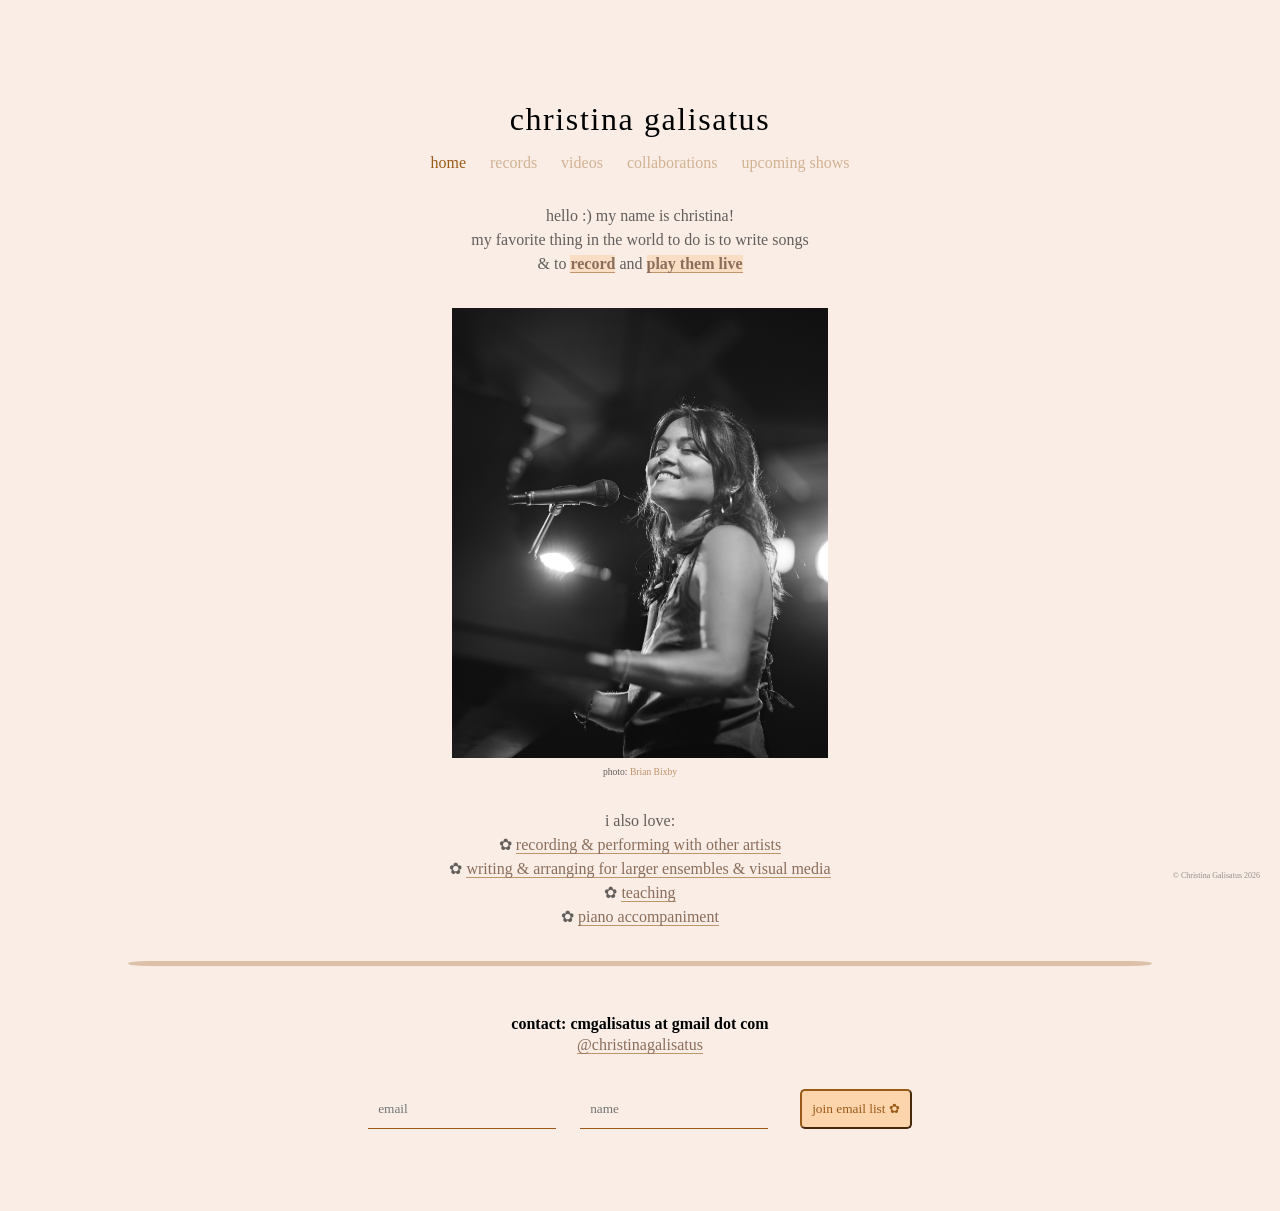
==== index.html @ 4ca1612d "show styline + photo indexing" ====
<!DOCTYPE html>
<html lang="en">

<head>
  <meta charset="UTF-8" />
  <meta name="viewport" content="width=device-width, initial-scale=1.0" />
  <title>Christina Galisatus</title>
  <link rel="stylesheet" href="style.css" />
  <link rel="icon" type="image/png" sizes="32x32" href="/assets/favicon.png">
  <link rel="icon" type="image/png" sizes="16x16" href="/assets/favicon.png">
  <link rel="apple-touch-icon" href="/assets/favicon.png">

  <!-- primary Meta -->
  <meta name="title" content="Christina Galisatus">
  <meta name="description" content="pianist - singer/songwriter - composer">

  <!-- open Graph (used by iMessage, Facebook, etc.) -->
  <meta property="og:title" content="Christina Galisatus">
  <meta property="og:description" content="pianist - singer/songwriter - composer">
  <meta property="og:image" content="https://christinagalisatusmusic.com/assets/christina.jpg">
  <meta property="og:url" content="https://christinagalisatusmusic.com">
  <meta property="og:type" content="website">

  <!-- twitter -->
  <meta name="twitter:card" content="summary_large_image">
  <meta name="twitter:title" content="Christina Galisatus">
  <meta name="twitter:description" content="pianist - singer/songwriter - composer">
  <meta name="twitter:image" content="https://christinagalisatusmusic.com/assets/christina.jpg">
  </head>

<body>

  <main>
    
    <h1 class="title a">
      <a href="/index.html">christina galisatus</a>
    </h1>

    <nav class="nav">
      <a href="/index.html" class="active">home</a>
      <a href="/records.html">records</a>
      <a href="/videos.html">videos</a>
      <a href="/collaborations.html">collaborations</a>
      <a href="/upcomingshows.html">upcoming shows</a>
    </nav>

    <p class="bodytext">
      hello :) my name is christina!
      <br>
      my favorite thing in the world to do is to write songs <br>& to 
      <span style="font-weight:bold;background-color:#fcd5ac;"><a href="records.html">record</a></span> and 
      <span style="font-weight:bold;background-color:#fcd5ac;"><a href="videos.html">play them live</a></span>
    </p>  

    <img src="assets/christina.jpg" alt="Christina Galisatus"; />
    <p class="photocredit">
      photo: <a href="https://www.brianbixbyphoto.com/">Brian Bixby</a>
    </p>

    <p class="bodytext">
          <br>i also love:

          <br> ✿ <a href="collaborations.html">recording & performing with other artists</a>
          <br> ✿ <a href="arranging.html">writing & arranging for larger ensembles & visual media</a>
          <br> ✿ <a href="teaching.html">teaching</a>
          <br> ✿ <a href="accompaniment.html">piano accompaniment</a>
    </p>

    <p class="divider">
    <svg width = "80vw" height="50" xmlns="http://www.w3.org/2000/svg">
      <rect width = "80vw" height = "5" x="0" y="0" rx="20" ry="20"></rect></svg></p>

    <b>contact: cmgalisatus at gmail dot com</b>
    <p class="bodytext">
      <a href="https://www.instagram.com/christinagalisatus/">@christinagalisatus</a>

    <form action="https://formspree.io/f/xjgpklza" method="POST">
      <input type="email" name="email" placeholder="email" required>
      <input type="name" name="your name" placeholder="name" optional>
      <button type="submit">join email list ✿</button>
    </form>

<!--thank you message - displays after submission-->
    <p class="bodytext" id="thanks" style="display:none;">
      thank you for staying in touch ✿ </p>
    </p>

  </main>

  <footer>
    <p>© Christina Galisatus 2026</p>
  </footer>

<!--logic for after submission display-->
  <script>
    const form = document.querySelector("form[action='https://formspree.io/f/xjgpklza']");
    const thanks = document.getElementById("thanks");

    form.addEventListener("submit", async function (e) {
      e.preventDefault(); 

      // send form data to Formspree
      const formData = new FormData(form);
      await fetch(form.action, {
        method: "POST",
        body: formData,
        headers: { 'Accept': 'application/json' }
      });

      // hide the form and show thank you message
      form.style.display = "none";
      thanks.style.display = "block";
    });
  </script>

</body>
</html>
---- style.css ----
/* ------------------------------
big picture styling thingz
-------------------------------*/

/* reset browser styling */
* {
    margin: 0;
    padding: 0;
    box-sizing: border-box;
}

/* base */
body {
    font-family: Georgia, "Times New Roman", serif;
    background: #f9ede6;
    color: #000000;
    height: 100vh; /*viewport height*/
    display: flex;
    flex-direction: column;
    justify-content: space-between;
}

/* layout */
main {
    display: flex;
    flex-direction: column;
    align-items: center;
    padding: 5px;
    padding-bottom: 50px;
}

/* default font + styling */
.title {
    font-size: 2rem;
    font-weight: normal;
    letter-spacing: 0.05em;
    margin-bottom: 1rem;
    margin-top: 6rem;
}
/* ------------------------------
title
-------------------------------*/

/* title link formatting */
.title a {
    color: inherit;
    text-decoration: none;
}

/* ------------------------------
body text
-------------------------------*/
.bodytext {
    font-size: 1rem;
    opacity: 0.6;
    margin-bottom: 2rem;
    max-width: 650px;
    text-align: center;
    line-height: 1.5;
    padding: 0 1 rem;
}

/* bodytext link formatting */
.bodytext a {
    color: rgb(66, 27, 0);
    text-decoration: none;
    border-bottom: 1px solid #9a5b19; /* underline */
    background-image: linear-gradient(#9a5b19, #9a5b19);
    background-size: 0% 1px;
    background-position: 0 100%;
    background-repeat: no-repeat;
    transition: background-size 0.3s ease;
}

/* animated underline on hover */
.bodytext a:hover {
    background-size: 100% 1px;
}

/* ------------------------------
section headers
-------------------------------*/

.sectionheader {
    font-size: 1rem;
    font-weight: bold;
    letter-spacing: 0.05em;
    margin-bottom: 1rem;
    max-width: 650px;
    width: 100%;
    text-align: center;
}

/* section headers as links */
.sectionheader a {
    color: inherit;
    text-decoration: none;
}

/* ------------------------------
navigation & footer
-------------------------------*/
.nav {
    display: flex;
    margin-bottom: 2rem;
    gap: 1.5rem;
    flex-wrap: wrap;
    justify-content: center;
}

.nav a {
    color: #9a5b19;
    text-decoration: none;
    position: relative;
    transition: opacity 0.3s ease;
    opacity: 0.4;
}

.nav a:hover {
    opacity: 0.7;
}

.nav a.active {
    opacity: 1;
}

footer {
    position: fixed;
    text-align: center;
    right: 0;
    bottom: 0;
    font-size: 0.5rem;
    opacity: 0.4;
    padding: 20px;
}

/* ------------------------------
graphics
-------------------------------*/
.divider {
    fill:#9a5b19;
    fill-opacity:0.3;
    stroke:#9a5b19;
    stroke-width:0.1;
    stroke-opacity:0.2;
}

/* ------------------------------
photos + photo credits
-------------------------------*/

img {
    max-height: 50vh;
    width: auto;
    height: auto;
    max-width: 90%;
    flex-shrink: 0;
}

.photocredit {
    font-size: 0.6rem;
    opacity: 0.6;
    margin-top: 0.5rem;
    max-width: 400px;
    margin-bottom: 0.5rem;
}

.photocredit a {
    color: #9a5b19;
    text-decoration: none;
}

/* ------------------------------
records page styling
-------------------------------*/

/* image + text box */
.record-block {
    display: flex;
    flex-direction: row;   /* stack image and text horizontally */
    align-items: flex-start;
    max-width: 800px;
    margin-bottom: 2rem;
}

.record-block img {
    max-width: 45%;
    height: fit-content;
    margin-bottom: 0.5rem;
    margin-right: 1rem;
    border: 1px solid rgba(0, 0, 0, 0.08);
    box-shadow: 0 6px 20px rgba(0, 0, 0, 0.08);
    border-radius: 6px;
}

/* paragraph text inside the block */
.record-block .paragraphtext {
    width: 100%;
    text-align: left;
    opacity: 0.6;
}

.paragraphtext {
    font-size: .85rem;
    margin-top: 0.5rem;
    margin-bottom: 3rem;
    max-width: 650px;
    width: 100%;
    text-align: left;
}

/* ------------------------------
video & audio blocks
-------------------------------*/

/* gallery container */
.video-gallery,
.audio-gallery {
    max-width: 800px;
    display: flex;
    flex-wrap: wrap;
    gap: 1rem;
    justify-content: center;
    margin: 1rem;
}

/* each video + description block */
.video-block {
    display: flex;
    flex-direction: column;
    align-items: center;
    max-width: 800px;
}

/* responsive iframe */
.video-block iframe {
    width: 500px;
    height: auto;
    aspect-ratio: 16 / 9; /* maintains video ratio */
}

/* paragraph text below each video */
.video-block .paragraphtext {
    width: 100%;
    text-align: left;
    margin-top: 0.2rem;
}

.video-block iframe:hover {
    transform: scale(1.1);
    transition: transform 0.3s ease;
}

.audio-block .paragraphtext {
    width: 100%;
    text-align: left;
}

.audio-block {
    display: flex;
    flex-direction: column;
    align-items: center;
    max-width: 200px;
}

.audio-block iframe {
    width: 200px;
    height: auto;
    aspect-ratio: 16/6;
}

.imga-block {
    display: flex;
    flex-direction: column;
    align-items: center;
    max-width: 500px;
}

.imga-block iframe {
    width: 500px;
    height: auto;
    aspect-ratio: 16/6;
}


/* ------------------------------
upcoming/past shows
-------------------------------*/

.upcoming,
.past-shows {
    display: flex;
    flex-direction: column;
    align-items: center;
    margin-bottom: 2rem;
}

.past-shows .show {
    opacity: 0.4;
}

/* for ticket links */
.show a {
  color: inherit;
  opacity: 0.8;
  text-decoration: none;
  border-bottom: 1px solid #9a5b19; /* underline */
  background-image: linear-gradient(#9a5b19, #9a5b19);
  background-size: 0% 1px;
  background-position: 0 100%;
  background-repeat: no-repeat;
  transition: background-size 0.3s ease;
}

.show a:hover {
  opacity: 1;
  background-size: 100% 1px;
}

/* ------------------------------
email list submission form
-------------------------------*/
form {
  margin-bottom: 1rem;
    display: flex;
    margin-bottom: 2rem;
    gap: 1.5rem;
    flex-wrap: wrap;
    justify-content: center;
}

input {
  border: none;
  border-bottom: 1px solid #9a5b19;
  background: transparent;
  padding: 10px;
  font-family: inherit;
}

button {
font-family: inherit;
  border-width: small;
  border-color: #9a5b19;
  border-radius: 5px;
  color: #9a5b19;
  cursor: pointer;
  margin-left: 8px;
  background-color: #fcd5ac;
  padding: 10px 10px;
  transition: transform 0.2s ease;
}

button:hover {
  transform: scale(1.1);
}

/* ------------------------------
mobile responsive
-------------------------------*/

/* smaller text on  small screens */
@media (max-width: 480px) {
    .paragraphtext {
        font-size: 0.8rem;
    }

    .sectionheader {
        font-size: 0.8rem;
    }

    .title {
        font-size: 1.5rem;
    }

    .nav {
        gap: 1rem;
    }

    img {
        max-width: 95%
    }

    main {
        padding: 1rem;
    }

    .bodytext {
        font-size: 0.95rem;
    }

    .video-block iframe,
    audio {
        width: 100%;
        height: auto;
    }

    .content-block,
    .video-block {
        max-width: 95%;
    }

    .record-block {
        flex-direction: column;
        align-items: left;
    }

    .record-text {
        text-align: center;
        width: 100%;
    }


}
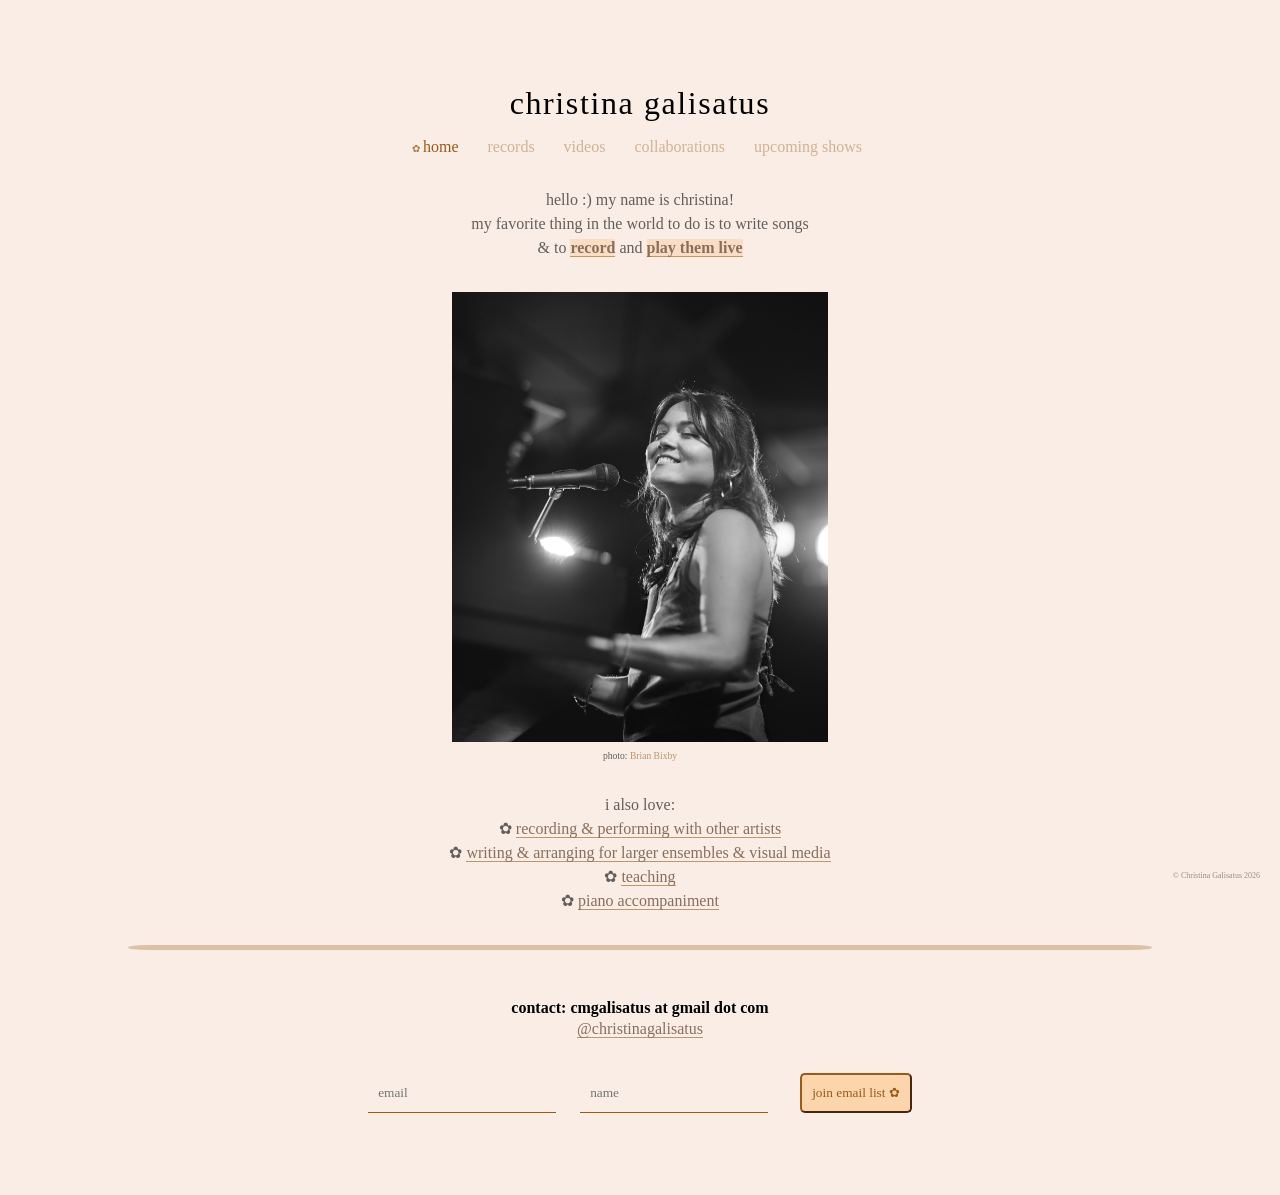
==== commit 02b279db: "loading flower" ====
--- a/index.html
+++ b/index.html
@@ -29,6 +29,12 @@
   </head>
 
 <body>
+
+  <div id="loader">
+    <span class="loader-flower"> ✿</span>
+    <span class="loader-flower"> ✿</span>
+    <span class="loader-flower">✿ </span>
+  </div>
 
   <main>
     
@@ -113,5 +119,24 @@
     });
   </script>
 
+<!--logic for loading fade-in-->
+    <script> 
+    window.addEventListener("load", () => {
+    document.querySelector("main").classList.add("loaded");
+    });
+    </script>
+
+<!--logic for dot loading fade-out-->
+<script>
+  window.addEventListener("load", () => {
+    const loader = document.getElementById("loader");
+    if (loader) {
+      loader.style.transition = "opacity 0.5s ease";
+      loader.style.opacity = 0;
+      setTimeout(() => loader.remove(), 500); // remove after fade-out
+    }
+  });
+</script>
+
 </body>
 </html>
--- a/style.css
+++ b/style.css
@@ -27,19 +27,69 @@
     align-items: center;
     padding: 5px;
     padding-bottom: 50px;
-}
-
-/* default font + styling */
+    opacity: 0;
+    transition: opacity 0.8s ease;
+}
+
+/* resize jitter fix */
+body.resizing * {
+  transition: none !important;
+}
+
+/* ------------------------------
+loading
+-------------------------------*/
+
+main.loaded {
+  opacity: 1;
+}
+
+/* center the loader on screen */
+#loader {
+  position: fixed;
+  top: 50%;
+  left: 50%;
+  transform: translate(-50%, -50%);
+  display: flex;
+  gap: 8px;
+  z-index: 9999;
+  font-size: 20px; 
+  color: #9a5b19;
+}
+
+/* flower animation */
+.loader-flower {
+  display: inline-block;
+  animation: bounce-spin 0.8s infinite alternate;
+  opacity: 0.6;
+}
+
+/* stagger for each flower */
+.loader-flower:nth-child(2) { animation-delay: 0.2s; }
+.loader-flower:nth-child(3) { animation-delay: 0.4s; }
+
+/* combine bounce + spin */
+@keyframes bounce-spin {
+  0% {
+    transform: translateY(0) rotate(0deg);
+    opacity: 0.6;
+  }
+  100% {
+    transform: translateY(-8px) rotate(360deg);
+    opacity: 1;
+  }
+}
+
+/* ------------------------------
+title
+-------------------------------*/
 .title {
     font-size: 2rem;
     font-weight: normal;
     letter-spacing: 0.05em;
     margin-bottom: 1rem;
-    margin-top: 6rem;
-}
-/* ------------------------------
-title
--------------------------------*/
+    margin-top: 5rem;
+}
 
 /* title link formatting */
 .title a {
@@ -114,6 +164,8 @@
     position: relative;
     transition: opacity 0.3s ease;
     opacity: 0.4;
+    position: relative;
+    display: inline-block;
 }
 
 .nav a:hover {
@@ -122,6 +174,32 @@
 
 .nav a.active {
     opacity: 1;
+}
+
+.nav a {
+  position: relative;
+  padding-left: 5px;
+}
+
+.nav a.active::before {
+  opacity: 0.8;
+  transform: translateY(-40%) scale(1);
+}
+
+.nav a::before {
+  content: "✿";
+  position: absolute;
+  left: -6px;
+  top: 50%;
+  transform: translateY(-40%) translateX(5px);
+  opacity: 0;
+  transition: opacity 0.3s ease, transform 0.3s ease;
+  font-size: 0.6rem;
+}
+
+.nav a:hover::before {
+  opacity: 0.6;
+  transform: translateY(-40%) translateX(0);
 }
 
 footer {
@@ -237,6 +315,7 @@
     width: 500px;
     height: auto;
     aspect-ratio: 16 / 9; /* maintains video ratio */
+    transition: transform 0.3s ease;
 }
 
 /* paragraph text below each video */
@@ -248,7 +327,6 @@
 
 .video-block iframe:hover {
     transform: scale(1.1);
-    transition: transform 0.3s ease;
 }
 
 .audio-block .paragraphtext {
@@ -359,7 +437,7 @@
 -------------------------------*/
 
 /* smaller text on  small screens */
-@media (max-width: 480px) {
+@media (max-width: 600px) {
     .paragraphtext {
         font-size: 0.8rem;
     }
@@ -374,6 +452,10 @@
 
     .nav {
         gap: 1rem;
+    }
+
+    .nav {
+        max-width: 90%;
     }
 
     img {
@@ -408,6 +490,4 @@
         text-align: center;
         width: 100%;
     }
-
-
 }
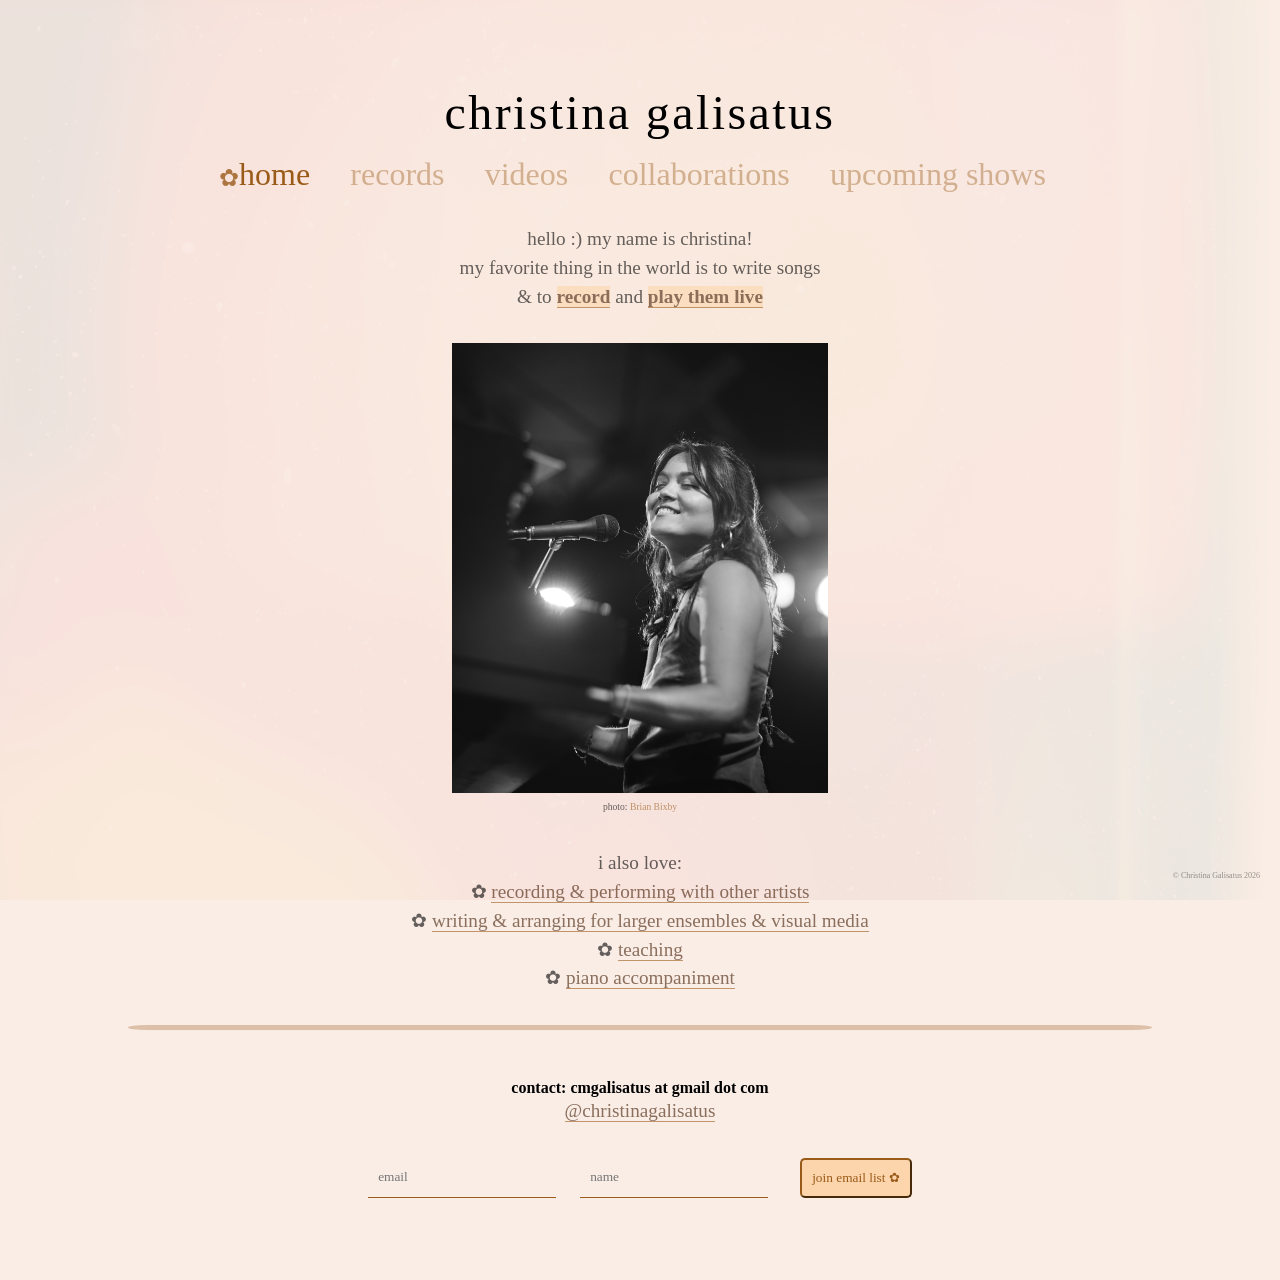
==== commit 9108ca0c: "formatting adjustments" ====
--- a/index.html
+++ b/index.html
@@ -37,23 +37,22 @@
   </div>
 
   <main>
-    
-    <h1 class="title a">
-      <a href="/index.html">christina galisatus</a>
-    </h1>
+      <h1 class="title a">
+        <a href="/index.html">christina galisatus</a>
+      </h1>
 
-    <nav class="nav">
-      <a href="/index.html" class="active">home</a>
-      <a href="/records.html">records</a>
-      <a href="/videos.html">videos</a>
-      <a href="/collaborations.html">collaborations</a>
-      <a href="/upcomingshows.html">upcoming shows</a>
-    </nav>
+      <nav class="nav">
+        <a href="/index.html" class="active">home</a>
+        <a href="/records.html">records</a>
+        <a href="/videos.html">videos</a>
+        <a href="/collaborations.html">collaborations</a>
+        <a href="/upcomingshows.html">upcoming shows</a>
+      </nav>
 
     <p class="bodytext">
       hello :) my name is christina!
       <br>
-      my favorite thing in the world to do is to write songs <br>& to 
+      my favorite thing in the world is to write songs <br>& to 
       <span style="font-weight:bold;background-color:#fcd5ac;"><a href="records.html">record</a></span> and 
       <span style="font-weight:bold;background-color:#fcd5ac;"><a href="videos.html">play them live</a></span>
     </p>  
--- a/style.css
+++ b/style.css
@@ -18,6 +18,23 @@
     display: flex;
     flex-direction: column;
     justify-content: space-between;
+    position: relative;
+    background-color: #f9ede6;
+    padding-left: clamp(20px, 4vw, 50px);
+    padding-right: clamp(20px, 4vw, 50px);
+    box-sizing: border-box;
+}
+
+body::before {
+    content: "";
+    position: fixed;
+    inset: 0;
+    background-image: url("assets/grunge-vintage-light-leaks-background-with-dusty-overlay-texture.jpg");
+    background-repeat: no-repeat;
+    background-size: cover;
+    opacity: 0.05;
+    pointer-events: none;
+    z-index: 0;
 }
 
 /* layout */
@@ -34,6 +51,11 @@
 /* resize jitter fix */
 body.resizing * {
   transition: none !important;
+}
+
+main, footer {
+    position: relative;
+    z-index: 1;
 }
 
 /* ------------------------------
@@ -53,7 +75,7 @@
   display: flex;
   gap: 8px;
   z-index: 9999;
-  font-size: 20px; 
+  font-size: 30px; 
   color: #9a5b19;
 }
 
@@ -84,11 +106,12 @@
 title
 -------------------------------*/
 .title {
-    font-size: 2rem;
+    font-size: 3rem;
     font-weight: normal;
     letter-spacing: 0.05em;
     margin-bottom: 1rem;
     margin-top: 5rem;
+    text-align: center;
 }
 
 /* title link formatting */
@@ -101,7 +124,7 @@
 body text
 -------------------------------*/
 .bodytext {
-    font-size: 1rem;
+    font-size: 1.2rem;
     opacity: 0.6;
     margin-bottom: 2rem;
     max-width: 650px;
@@ -132,7 +155,7 @@
 -------------------------------*/
 
 .sectionheader {
-    font-size: 1rem;
+    font-size: 1.2rem;
     font-weight: bold;
     letter-spacing: 0.05em;
     margin-bottom: 1rem;
@@ -150,12 +173,16 @@
 /* ------------------------------
 navigation & footer
 -------------------------------*/
+
 .nav {
     display: flex;
     margin-bottom: 2rem;
-    gap: 1.5rem;
+    gap: 2.2rem;
     flex-wrap: wrap;
     justify-content: center;
+    font-size: 2rem;
+    justify-content: center;
+
 }
 
 .nav a {
@@ -189,12 +216,12 @@
 .nav a::before {
   content: "✿";
   position: absolute;
-  left: -6px;
+  left: -15px;
   top: 50%;
   transform: translateY(-40%) translateX(5px);
   opacity: 0;
   transition: opacity 0.3s ease, transform 0.3s ease;
-  font-size: 0.6rem;
+  font-size: 1.5rem;
 }
 
 .nav a:hover::before {
@@ -255,36 +282,53 @@
 /* image + text box */
 .record-block {
     display: flex;
-    flex-direction: row;   /* stack image and text horizontally */
-    align-items: flex-start;
+    flex-direction: column;
+    align-items: center;
+    position: relative;
+    width: fit-content;
     max-width: 800px;
     margin-bottom: 2rem;
 }
 
 .record-block img {
-    max-width: 45%;
-    height: fit-content;
-    margin-bottom: 0.5rem;
-    margin-right: 1rem;
+    display: block;
+    width: 90%;
+    max-width: 440px;
+    height: auto;
+    max-height: none;
+    flex-shrink: 0;
+    margin: 0 auto;
     border: 1px solid rgba(0, 0, 0, 0.08);
     box-shadow: 0 6px 20px rgba(0, 0, 0, 0.08);
     border-radius: 6px;
+    transition: transform 0.3s ease, opacity 0.3s ease;
 }
 
 /* paragraph text inside the block */
 .record-block .paragraphtext {
-    width: 100%;
-    text-align: left;
-    opacity: 0.6;
-}
-
-.paragraphtext {
-    font-size: .85rem;
-    margin-top: 0.5rem;
-    margin-bottom: 3rem;
-    max-width: 650px;
-    width: 100%;
-    text-align: left;
+    position: absolute;
+    top: 50%;
+    left: 50%;
+    transform: translate(-50%, -50%); 
+    width: 650px;
+    max-width: 85%;
+    text-align: center;
+    font-size: 0.8rem;
+    opacity: 0;
+    transition: opacity 0.3s ease;
+    color: #000000bf;
+    line-height: 1.3;
+}
+
+.record-block:hover img {
+    transform: scale(1.03); 
+    opacity: 0.1;
+    transition: opacity 0.3s ease size 0.3s ease;
+}
+
+.record-block:hover .paragraphtext {
+    opacity: 1;
+    transition: opacity 1s ease;
 }
 
 /* ------------------------------
@@ -292,22 +336,21 @@
 -------------------------------*/
 
 /* gallery container */
-.video-gallery,
-.audio-gallery {
-    max-width: 800px;
-    display: flex;
-    flex-wrap: wrap;
-    gap: 1rem;
-    justify-content: center;
-    margin: 1rem;
+.video-gallery {
+    display: grid;
+    grid-template-columns: repeat(2, minmax(0, 1fr));
+    gap: clamp(1.5rem, 3vw, 2.5rem);
+    width: 100%;
+    max-width: 1000px;
+    margin: 2rem auto;
 }
 
 /* each video + description block */
 .video-block {
     display: flex;
     flex-direction: column;
-    align-items: center;
-    max-width: 800px;
+    align-items: flex-start;
+    width: 100%;
 }
 
 /* responsive iframe */
@@ -326,7 +369,7 @@
 }
 
 .video-block iframe:hover {
-    transform: scale(1.1);
+    transform: scale(1.05);
 }
 
 .audio-block .paragraphtext {
@@ -355,11 +398,131 @@
 }
 
 .imga-block iframe {
-    width: 500px;
-    height: auto;
+    width: 100%;
+    max-width: 500px;
+    height: 100%;
+    max-height: 500px;
     aspect-ratio: 16/6;
 }
 
+.instagram-gallery {
+    display: flex;
+    justify-content: center;
+    align-items: flex-start;
+    gap: 3rem;
+    width: 100%;
+    max-width: 1100px;
+    margin: 3rem auto;
+}
+
+.instagram-post {
+    width: 100%;
+    max-width: 540px;
+    transition: transform 0.4s ease;
+}
+
+@media (max-width: 800px) {
+    .instagram-gallery {
+        flex-direction: column;
+        align-items: center;
+        gap: 2rem;
+        padding: 0 1rem;
+    }
+
+    .instagram-post {
+        max-width: 540px;
+    }
+}
+
+/* ------------------------------
+discography grids
+-------------------------------*/
+
+/* studio credits gallery */
+
+.studio-gallery {
+    display: grid;
+    grid-template-columns: repeat(auto-fit, minmax(130px, 1fr));
+    gap: clamp(1rem, 2.5vw, 2rem);
+    width: 100%;
+    max-width: 1000px;
+    margin: 2rem auto;
+}
+
+.studio-block {
+    position: relative;
+    width: 100%;
+    aspect-ratio: 1 / 1;
+    overflow: hidden;
+    border-radius: 6px;
+    cursor: default;
+}
+
+.studio-block img {
+    display: block;
+    width: 100%;
+    height: 100%;
+    max-width: none;
+    max-height: none;
+    object-fit: cover;
+    transition: opacity 0.4s ease, transform 0.4s ease;
+}
+
+.studio-credit {
+    position: absolute;
+    inset: 0;
+    display: flex;
+    flex-direction: column;
+    justify-content: center;
+    align-items: center;
+    text-align: center;
+    padding: 1rem;
+    opacity: 0;
+    transition: opacity 0.4s ease;
+    color: #000000bf;
+    line-height: 1.5;
+    pointer-events: none;
+}
+
+.studio-credit strong {
+    font-weight: normal;
+}
+
+.studio-credit span {
+    font-size: 0.7rem;
+}
+
+.studio-credit p {
+    font-size: 0.8rem;
+    margin-top: 0.5rem;
+}
+
+.studio-block:hover img {
+    opacity: 0.12;
+    transform: scale(1.04);
+}
+
+.studio-block:hover .studio-credit {
+    opacity: 1;
+}
+
+.studio-block a {
+    display: block;
+    width: 100%;
+    height: 100%;
+    color: inherit;
+    text-decoration: none;
+    cursor: pointer;
+}
+
+.studio-block a:hover img {
+    opacity: 0.12;
+    transform: scale(1.04);
+}
+
+.studio-block a:hover .studio-credit {
+    opacity: 1;
+}
 
 /* ------------------------------
 upcoming/past shows
@@ -452,12 +615,19 @@
 
     .nav {
         gap: 1rem;
+        font-size: 1rem;
     }
 
     .nav {
         max-width: 90%;
     }
 
+    .nav a::before {
+        font-size: 1rem;
+        left: -7px;
+
+    }
+
     img {
         max-width: 95%
     }
@@ -468,6 +638,8 @@
 
     .bodytext {
         font-size: 0.95rem;
+        align-self: flex-start;
+        text-align: left;
     }
 
     .video-block iframe,
@@ -483,11 +655,32 @@
 
     .record-block {
         flex-direction: column;
-        align-items: left;
-    }
-
-    .record-text {
+        align-items: center;
+        width: fit-content;
+        max-width: 95%;
+    }
+
+    .record-block .paragraphtext {
+        display: flex;
+        flex-direction: column;
+        align-items: center;
         text-align: center;
+        position: static;
+        transform: none;
+        opacity: 0.6;
+        color: #000000;   
+        margin-top: 1rem;
         width: 100%;
-    }
+        max-width: 400px;
+    }
+
+    .record-block:hover img {
+        transform: none;
+        opacity: 1;                 
+  }
+
+    .record-block:hover .paragraphtext {
+        opacity: 0.6;
+}
+
 }
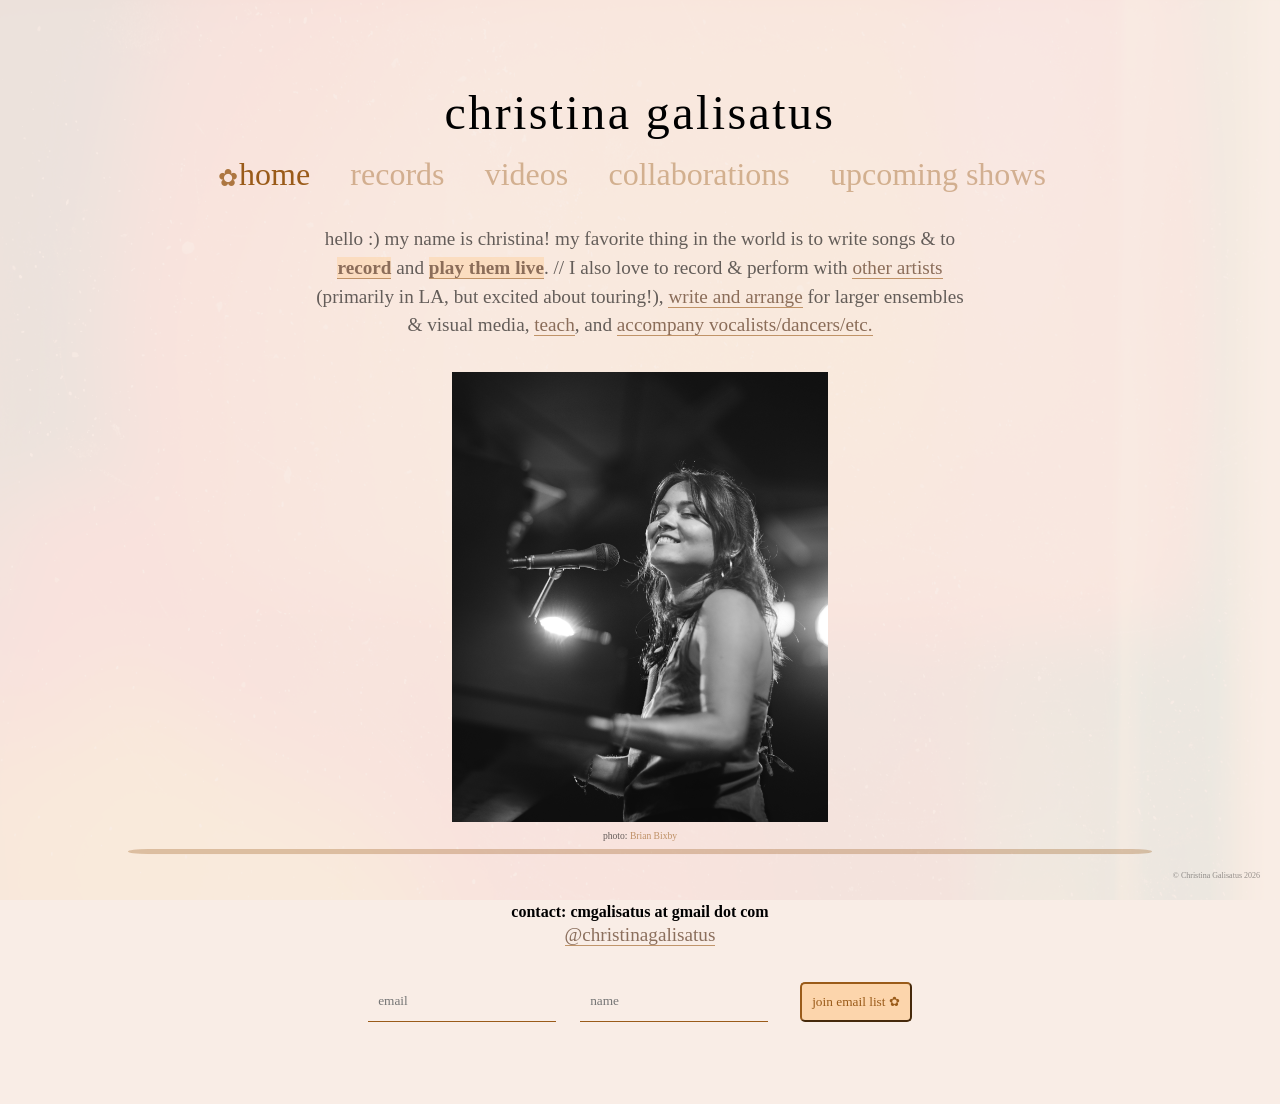
==== commit 1ef17d2c: "homepage" ====
--- a/index.html
+++ b/index.html
@@ -51,24 +51,16 @@
 
     <p class="bodytext">
       hello :) my name is christina!
-      <br>
-      my favorite thing in the world is to write songs <br>& to 
+      my favorite thing in the world is to write songs & to 
       <span style="font-weight:bold;background-color:#fcd5ac;"><a href="records.html">record</a></span> and 
-      <span style="font-weight:bold;background-color:#fcd5ac;"><a href="videos.html">play them live</a></span>
+      <span style="font-weight:bold;background-color:#fcd5ac;"><a href="videos.html">play them live</a></span>. // I also love to record & perform with <a href="collaborations.html">other artists</a> (primarily in LA, but excited about touring!), 
+      <a href="arranging.html">write and arrange</a>  for larger ensembles & visual media,
+      <a href="teaching.html">teach</a>, and <a href="accompaniment.html">accompany vocalists/dancers/etc.</a>
     </p>  
 
     <img src="assets/christina.jpg" alt="Christina Galisatus"; />
     <p class="photocredit">
       photo: <a href="https://www.brianbixbyphoto.com/">Brian Bixby</a>
-    </p>
-
-    <p class="bodytext">
-          <br>i also love:
-
-          <br> ✿ <a href="collaborations.html">recording & performing with other artists</a>
-          <br> ✿ <a href="arranging.html">writing & arranging for larger ensembles & visual media</a>
-          <br> ✿ <a href="teaching.html">teaching</a>
-          <br> ✿ <a href="accompaniment.html">piano accompaniment</a>
     </p>
 
     <p class="divider">
--- a/style.css
+++ b/style.css
@@ -14,7 +14,8 @@
     font-family: Georgia, "Times New Roman", serif;
     background: #f9ede6;
     color: #000000;
-    height: 100vh; /*viewport height*/
+    height: 100vh;
+    /*viewport height*/
     display: flex;
     flex-direction: column;
     justify-content: space-between;
@@ -50,10 +51,11 @@
 
 /* resize jitter fix */
 body.resizing * {
-  transition: none !important;
-}
-
-main, footer {
+    transition: none !important;
+}
+
+main,
+footer {
     position: relative;
     z-index: 1;
 }
@@ -63,43 +65,49 @@
 -------------------------------*/
 
 main.loaded {
-  opacity: 1;
+    opacity: 1;
 }
 
 /* center the loader on screen */
 #loader {
-  position: fixed;
-  top: 50%;
-  left: 50%;
-  transform: translate(-50%, -50%);
-  display: flex;
-  gap: 8px;
-  z-index: 9999;
-  font-size: 30px; 
-  color: #9a5b19;
+    position: fixed;
+    top: 50%;
+    left: 50%;
+    transform: translate(-50%, -50%);
+    display: flex;
+    gap: 8px;
+    z-index: 9999;
+    font-size: 30px;
+    color: #9a5b19;
 }
 
 /* flower animation */
 .loader-flower {
-  display: inline-block;
-  animation: bounce-spin 0.8s infinite alternate;
-  opacity: 0.6;
+    display: inline-block;
+    animation: bounce-spin 0.8s infinite alternate;
+    opacity: 0.6;
 }
 
 /* stagger for each flower */
-.loader-flower:nth-child(2) { animation-delay: 0.2s; }
-.loader-flower:nth-child(3) { animation-delay: 0.4s; }
+.loader-flower:nth-child(2) {
+    animation-delay: 0.2s;
+}
+
+.loader-flower:nth-child(3) {
+    animation-delay: 0.4s;
+}
 
 /* combine bounce + spin */
 @keyframes bounce-spin {
-  0% {
-    transform: translateY(0) rotate(0deg);
-    opacity: 0.6;
-  }
-  100% {
-    transform: translateY(-8px) rotate(360deg);
-    opacity: 1;
-  }
+    0% {
+        transform: translateY(0) rotate(0deg);
+        opacity: 0.6;
+    }
+
+    100% {
+        transform: translateY(-8px) rotate(360deg);
+        opacity: 1;
+    }
 }
 
 /* ------------------------------
@@ -137,7 +145,8 @@
 .bodytext a {
     color: rgb(66, 27, 0);
     text-decoration: none;
-    border-bottom: 1px solid #9a5b19; /* underline */
+    border-bottom: 1px solid #9a5b19;
+    /* underline */
     background-image: linear-gradient(#9a5b19, #9a5b19);
     background-size: 0% 1px;
     background-position: 0 100%;
@@ -171,6 +180,18 @@
 }
 
 /* ------------------------------
+writing
+-------------------------------*/
+.writing {
+    margin-top: 2rem;
+    font-size: 2rem;
+    color: inherit;
+    text-align: left;
+    justify-content: left;
+    display: flex;
+}
+
+/* ------------------------------
 navigation & footer
 -------------------------------*/
 
@@ -181,8 +202,6 @@
     flex-wrap: wrap;
     justify-content: center;
     font-size: 2rem;
-    justify-content: center;
-
 }
 
 .nav a {
@@ -204,29 +223,29 @@
 }
 
 .nav a {
-  position: relative;
-  padding-left: 5px;
+    position: relative;
+    padding-left: 5px;
 }
 
 .nav a.active::before {
-  opacity: 0.8;
-  transform: translateY(-40%) scale(1);
+    opacity: 0.8;
+    transform: translateY(-40%) scale(1);
 }
 
 .nav a::before {
-  content: "✿";
-  position: absolute;
-  left: -15px;
-  top: 50%;
-  transform: translateY(-40%) translateX(5px);
-  opacity: 0;
-  transition: opacity 0.3s ease, transform 0.3s ease;
-  font-size: 1.5rem;
+    content: "✿";
+    position: absolute;
+    left: -16px;
+    top: 50%;
+    transform: translateY(-40%) translateX(10px);
+    opacity: 0;
+    transition: opacity 0.3s ease, transform 0.3s ease;
+    font-size: 1.5rem;
 }
 
 .nav a:hover::before {
-  opacity: 0.6;
-  transform: translateY(-40%) translateX(0);
+    opacity: 0.6;
+    transform: translateY(-40%) translateX(0);
 }
 
 footer {
@@ -243,11 +262,11 @@
 graphics
 -------------------------------*/
 .divider {
-    fill:#9a5b19;
-    fill-opacity:0.3;
-    stroke:#9a5b19;
-    stroke-width:0.1;
-    stroke-opacity:0.2;
+    fill: #9a5b19;
+    fill-opacity: 0.3;
+    stroke: #9a5b19;
+    stroke-width: 0.1;
+    stroke-opacity: 0.2;
 }
 
 /* ------------------------------
@@ -309,7 +328,7 @@
     position: absolute;
     top: 50%;
     left: 50%;
-    transform: translate(-50%, -50%); 
+    transform: translate(-50%, -50%);
     width: 650px;
     max-width: 85%;
     text-align: center;
@@ -321,7 +340,7 @@
 }
 
 .record-block:hover img {
-    transform: scale(1.03); 
+    transform: scale(1.03);
     opacity: 0.1;
     transition: opacity 0.3s ease size 0.3s ease;
 }
@@ -329,6 +348,54 @@
 .record-block:hover .paragraphtext {
     opacity: 1;
     transition: opacity 1s ease;
+}
+
+.albums {
+    display: flex;
+    justify-content: flex-start;
+    align-items: flex-start;
+    gap: 2rem;
+    width: 100%;
+    margin-top: 2rem;
+}
+
+.album {
+    flex: 1;
+    min-width: 0;
+}
+
+.album .sectionheader {
+    text-align: left;
+}
+
+.album iframe {
+    max-width: 100% !important;
+}
+
+.album .record-block {
+    width: 100%;
+}
+
+.album .record-block img {
+    width: 100%;
+    max-width: 100%;
+}
+
+.photo-row {
+    display: flex;
+    justify-content: center;
+    align-items: flex-start;
+    gap: 1rem;
+    width: calc((100% - 2rem) / 3);
+    max-width: 1000px;
+    margin: 0 auto;
+}
+
+.photo-row img {
+    width: auto;
+    height: auto;
+    object-fit: cover;
+    display: block;
 }
 
 /* ------------------------------
@@ -357,7 +424,8 @@
 .video-block iframe {
     width: 500px;
     height: auto;
-    aspect-ratio: 16 / 9; /* maintains video ratio */
+    aspect-ratio: 16 / 9;
+    /* maintains video ratio */
     transition: transform 0.3s ease;
 }
 
@@ -371,6 +439,45 @@
 .video-block iframe:hover {
     transform: scale(1.05);
 }
+
+.misc-vid-row {
+    display: grid;
+    grid-template-columns: repeat(3, minmax(0, 1fr));
+    gap: 1.5rem;
+    width: 100%;
+    max-width: 1100px;
+    margin: 2rem auto;
+    align-items: start;
+}
+
+.misc-vid-row .video-block,
+.misc-vid-row .instagram-block {
+    width: 100%;
+    min-width: 0;
+    max-width: none;
+    min-height: 1000px;
+}
+
+.misc-vid-row iframe,
+.misc-vid-row video {
+    display: block;
+    width: 100%;
+    height: auto;
+}
+
+.misc-vid-row iframe {
+    aspect-ratio: 16 / 9;
+}
+
+.misc-vid-row .instagram-media {
+    width: 100% !important;
+    min-width: 0 !important;
+    max-width: 100% !important;
+    margin: 0 auto !important;
+    box-sizing: border-box;
+    min-height: 500px;
+}
+
 
 .audio-block .paragraphtext {
     width: 100%;
@@ -542,27 +649,28 @@
 
 /* for ticket links */
 .show a {
-  color: inherit;
-  opacity: 0.8;
-  text-decoration: none;
-  border-bottom: 1px solid #9a5b19; /* underline */
-  background-image: linear-gradient(#9a5b19, #9a5b19);
-  background-size: 0% 1px;
-  background-position: 0 100%;
-  background-repeat: no-repeat;
-  transition: background-size 0.3s ease;
+    color: inherit;
+    opacity: 0.8;
+    text-decoration: none;
+    border-bottom: 1px solid #9a5b19;
+    /* underline */
+    background-image: linear-gradient(#9a5b19, #9a5b19);
+    background-size: 0% 1px;
+    background-position: 0 100%;
+    background-repeat: no-repeat;
+    transition: background-size 0.3s ease;
 }
 
 .show a:hover {
-  opacity: 1;
-  background-size: 100% 1px;
+    opacity: 1;
+    background-size: 100% 1px;
 }
 
 /* ------------------------------
 email list submission form
 -------------------------------*/
 form {
-  margin-bottom: 1rem;
+    margin-bottom: 1rem;
     display: flex;
     margin-bottom: 2rem;
     gap: 1.5rem;
@@ -571,28 +679,28 @@
 }
 
 input {
-  border: none;
-  border-bottom: 1px solid #9a5b19;
-  background: transparent;
-  padding: 10px;
-  font-family: inherit;
+    border: none;
+    border-bottom: 1px solid #9a5b19;
+    background: transparent;
+    padding: 10px;
+    font-family: inherit;
 }
 
 button {
-font-family: inherit;
-  border-width: small;
-  border-color: #9a5b19;
-  border-radius: 5px;
-  color: #9a5b19;
-  cursor: pointer;
-  margin-left: 8px;
-  background-color: #fcd5ac;
-  padding: 10px 10px;
-  transition: transform 0.2s ease;
+    font-family: inherit;
+    border-width: small;
+    border-color: #9a5b19;
+    border-radius: 5px;
+    color: #9a5b19;
+    cursor: pointer;
+    margin-left: 8px;
+    background-color: #fcd5ac;
+    padding: 10px 10px;
+    transition: transform 0.2s ease;
 }
 
 button:hover {
-  transform: scale(1.1);
+    transform: scale(1.1);
 }
 
 /* ------------------------------
@@ -610,12 +718,12 @@
     }
 
     .title {
-        font-size: 1.5rem;
+        font-size: 1.8rem;
     }
 
     .nav {
         gap: 1rem;
-        font-size: 1rem;
+        font-size: 1.5rem;
     }
 
     .nav {
@@ -638,8 +746,11 @@
 
     .bodytext {
         font-size: 0.95rem;
-        align-self: flex-start;
-        text-align: left;
+        text-align: center;
+    }
+
+    .video-gallery {
+        grid-template-columns: 1fr;
     }
 
     .video-block iframe,
@@ -651,6 +762,10 @@
     .content-block,
     .video-block {
         max-width: 95%;
+    }
+
+    .misc-vid-row {
+        grid-template-columns: 1fr;
     }
 
     .record-block {
@@ -668,19 +783,64 @@
         position: static;
         transform: none;
         opacity: 0.6;
-        color: #000000;   
+        color: #000000;
         margin-top: 1rem;
         width: 100%;
         max-width: 400px;
+        overflow: hidden;
     }
 
     .record-block:hover img {
         transform: none;
-        opacity: 1;                 
-  }
+        opacity: 1;
+    }
 
     .record-block:hover .paragraphtext {
         opacity: 0.6;
-}
-
+    }
+
+    .studio-block a.show-credit img {
+        opacity: 0.12;
+        transform: scale(1.04);
+    }
+
+    .studio-block a.show-credit .studio-credit {
+        opacity: 1;
+    }
+
+    .albums {
+        flex-direction: column;
+        align-items: center;
+    }
+
+    .album {
+        width: 100%;
+        max-width: 430px;
+        container-type: inline-size;
+    }
+
+    .album .paragraphtext {
+        font-size: clamp(0.35rem, 10cqw, 0.8rem);
+    }
+
+    .photo-row {
+        width: fit-content;
+    }
+
+    .shows {
+        width: 100%;
+        align-items: flex-start;
+        text-align: left;
+    }
+
+    .upcoming,
+    .past-shows {
+        width: 100%;
+        align-items: flex-start;
+        text-align: left;
+    }
+
+    .shows .sectionheader {
+        text-align: center;
+    }
 }
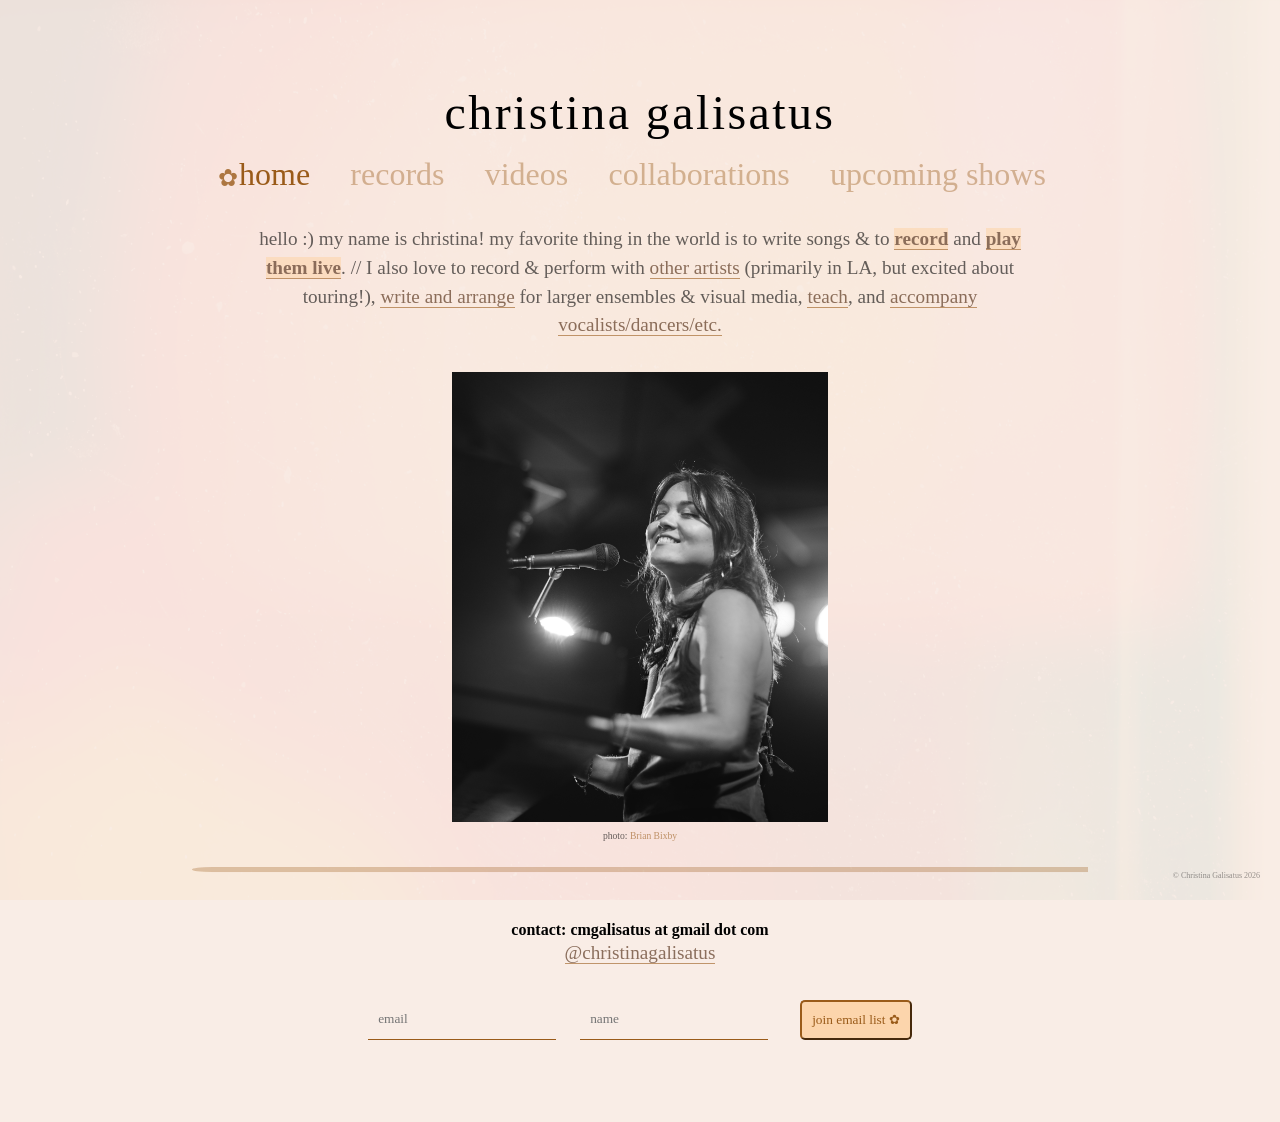
==== commit eaea04a1: "other fixes" ====
--- a/index.html
+++ b/index.html
@@ -62,9 +62,10 @@
     <p class="photocredit">
       photo: <a href="https://www.brianbixbyphoto.com/">Brian Bixby</a>
     </p>
+    <br>
 
     <p class="divider">
-    <svg width = "80vw" height="50" xmlns="http://www.w3.org/2000/svg">
+    <svg width = "70vw" height="50" xmlns="http://www.w3.org/2000/svg">
       <rect width = "80vw" height = "5" x="0" y="0" rx="20" ry="20"></rect></svg></p>
 
     <b>contact: cmgalisatus at gmail dot com</b>
--- a/style.css
+++ b/style.css
@@ -135,7 +135,7 @@
     font-size: 1.2rem;
     opacity: 0.6;
     margin-bottom: 2rem;
-    max-width: 650px;
+    max-width: 800px;
     text-align: center;
     line-height: 1.5;
     padding: 0 1 rem;
@@ -446,7 +446,7 @@
     gap: 1.5rem;
     width: 100%;
     max-width: 1100px;
-    margin: 2rem auto;
+    margin: 2rem auto 0;
     align-items: start;
 }
 
@@ -455,7 +455,7 @@
     width: 100%;
     min-width: 0;
     max-width: none;
-    min-height: 1000px;
+    min-height: 500px;
 }
 
 .misc-vid-row iframe,
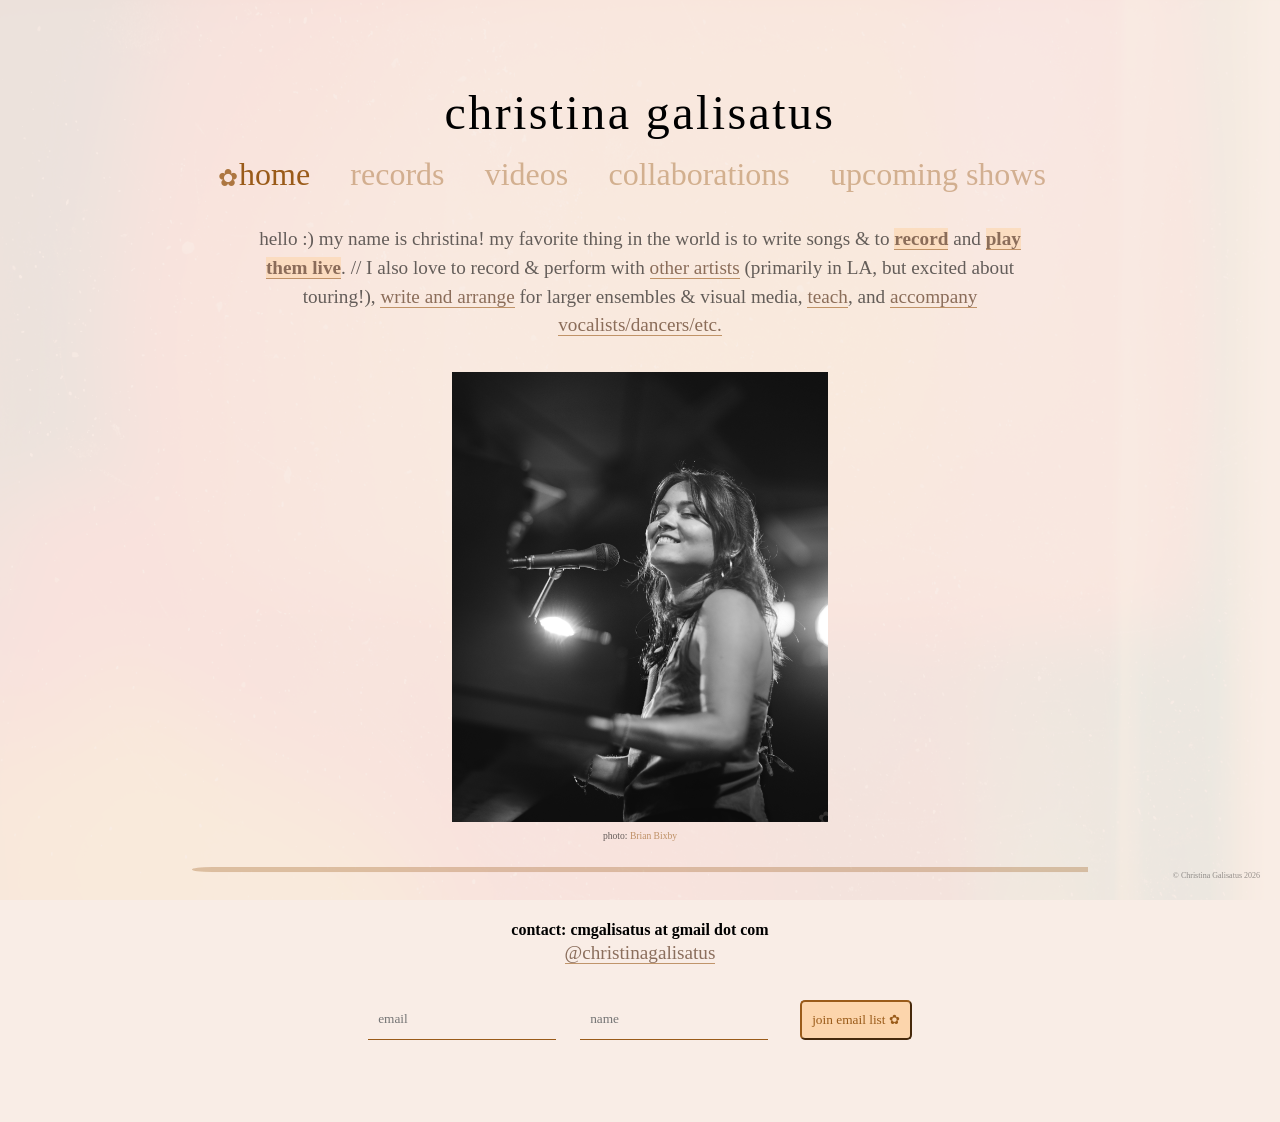
==== commit 1c40d97e: "secret flower link" ====
--- a/index.html
+++ b/index.html
@@ -58,7 +58,13 @@
       <a href="teaching.html">teach</a>, and <a href="accompaniment.html">accompany vocalists/dancers/etc.</a>
     </p>  
 
-    <img src="assets/christina.jpg" alt="Christina Galisatus"; />
+<div class="photo-container">
+  <img src="assets/christina.jpg" alt="Christina Galisatus" />
+
+  <a href="/writing.html" class="secret-flower" aria-label="secret">
+    ✿
+  </a>
+</div>
     <p class="photocredit">
       photo: <a href="https://www.brianbixbyphoto.com/">Brian Bixby</a>
     </p>
--- a/style.css
+++ b/style.css
@@ -184,11 +184,49 @@
 -------------------------------*/
 .writing {
     margin-top: 2rem;
-    font-size: 2rem;
+    font-size: 1rem;
     color: inherit;
     text-align: left;
-    justify-content: left;
-    display: flex;
+    line-height: 1.5;
+}
+
+.writing-title {
+    font-size: 2rem;
+}
+
+.photo-container {
+    position: relative;
+    display: inline-block;
+    line-height: 0;
+}
+
+.photo-container img {
+    display: block;
+    max-height: 50vh;
+    max-width: 90vw;
+    width: auto;
+    height: auto;
+}
+
+.secret-flower {
+    position: absolute;
+    bottom: -6px;
+    right: -6px;
+    z-index: 10;
+
+    display: block;
+    line-height: 1;
+    color: #f4e7df;
+    font-size: 1.2rem;
+    text-decoration: none;
+    opacity: 0.15;
+    transition: all 0.5s ease;
+}
+
+.secret-flower:hover {
+    opacity: 1;
+    color: #e8a878;
+    transform: rotate(45deg) scale(1.3);
 }
 
 /* ------------------------------
